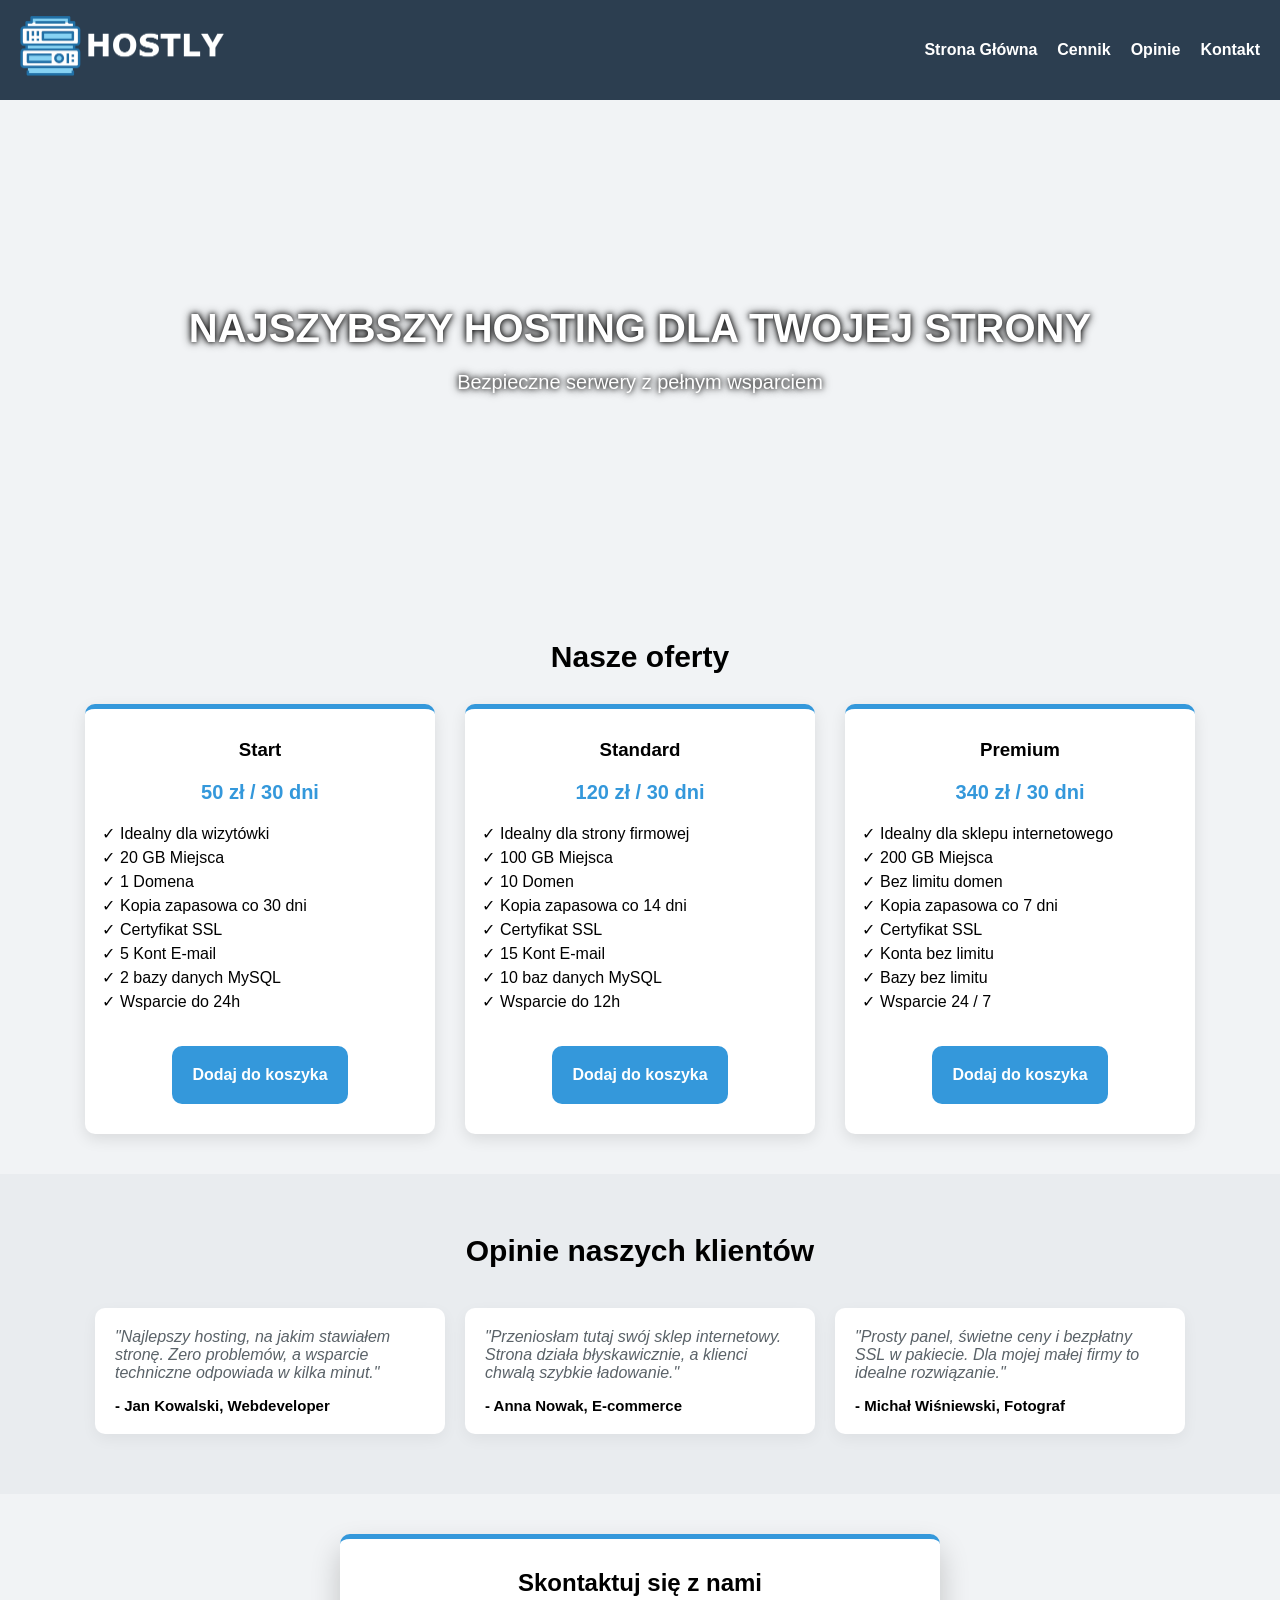
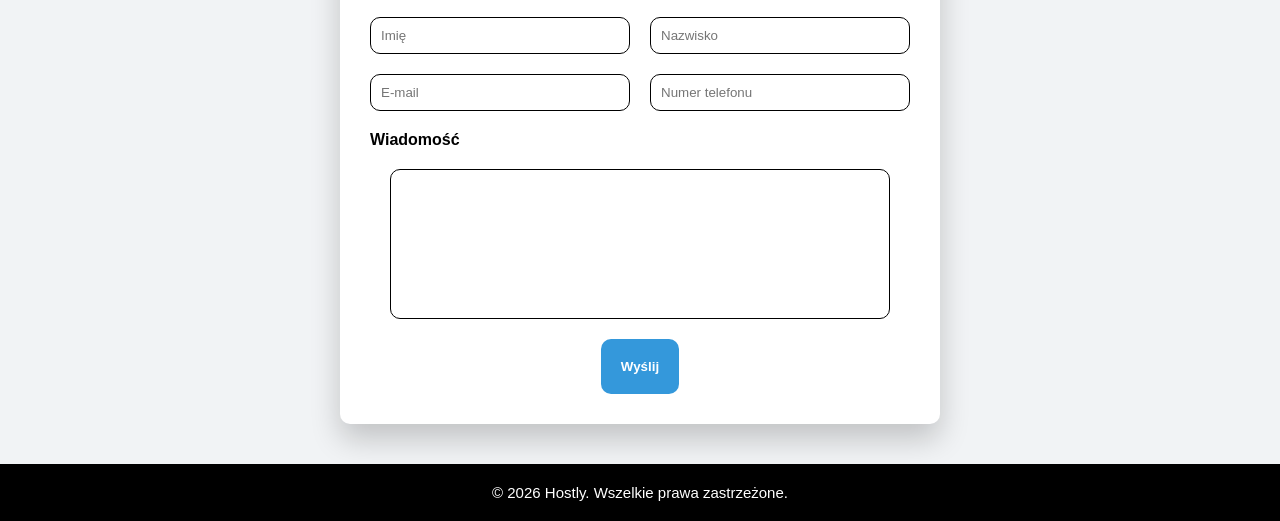
==== index.html @ 47a5e0e4 "Add files via upload" ====
<!doctype html>
<html lang="pl">
<head>
  <meta charset="UTF-8" />
  <meta name="viewport" content="width=device-width, initial-scale=1.0" />
  <title>Hostly - Twój Szybki Hosting</title>
  <link rel="stylesheet" href="style.css" />
</head>
<body>
  <header>
    <h1><a href="#start" class="logo"><img src="logo.png" alt="logo"></a></h1>
    <label for="menu-toggle" class="hamburger">
      <span></span>
      <span></span>
      <span></span>
    </label>
    <input type="checkbox" id="menu-toggle" />
    <nav>
      <a href="#start">Strona Główna</a>
      <a href="#cennik">Cennik</a>
      <a href="#opinie">Opinie</a>
      <a href="#kontakt">Kontakt</a>
    </nav>
  </header>

  <main>
    <section id="start" class="baner">
      <h1>Najszybszy hosting dla Twojej strony</h1>
      <p>Bezpieczne serwery z pełnym wsparciem</p>
    </section>

    <section id="cennik" class="oferty">
      <h2>Nasze oferty</h2>
      <div class="kontener-kart">
        <div class="karta">
          <h3>Start</h3>
          <div class="cena">50 zł / 30 dni</div>
          <ul>
            <li>Idealny dla wizytówki</li>
            <li>20 GB Miejsca</li>
            <li>1 Domena</li>
            <li>Kopia zapasowa co 30 dni</li>
            <li>Certyfikat SSL</li>
            <li>5 Kont E-mail</li>
            <li>2 bazy danych MySQL</li>
            <li>Wsparcie do 24h</li>
          </ul>
          <a href="#" class="przycisk">Dodaj do koszyka</a>
        </div>

        <div class="karta">
          <h3>Standard</h3>
          <div class="cena">120 zł / 30 dni</div>
          <ul>
            <li>Idealny dla strony firmowej</li>
            <li>100 GB Miejsca</li>
            <li>10 Domen</li>
            <li>Kopia zapasowa co 14 dni</li>
            <li>Certyfikat SSL</li>
            <li>15 Kont E-mail</li>
            <li>10 baz danych MySQL</li>
            <li>Wsparcie do 12h</li>
          </ul>
          <a href="#" class="przycisk">Dodaj do koszyka</a>
        </div>

        <div class="karta">
          <h3>Premium</h3>
          <div class="cena">340 zł / 30 dni</div>
          <ul>
            <li>Idealny dla sklepu internetowego</li>
            <li>200 GB Miejsca</li>
            <li>Bez limitu domen</li>
            <li>Kopia zapasowa co 7 dni</li>
            <li>Certyfikat SSL</li>
            <li>Konta bez limitu</li>
            <li>Bazy bez limitu</li>
            <li>Wsparcie 24 / 7</li>
          </ul>
          <a href="#" class="przycisk">Dodaj do koszyka</a>
        </div>
      </div>
    </section>

    <section id="opinie" class="opinie">
      <h2>Opinie naszych klientów</h2>
      <div class="kontener-opinii">
        <div class="recenzja">
          <p class="tekst-opinii">"Najlepszy hosting, na jakim stawiałem stronę. Zero problemów, a wsparcie techniczne odpowiada w kilka minut."</p>
          <span class="autor">- Jan Kowalski, Webdeveloper</span>
        </div>
        <div class="recenzja">
          <p class="tekst-opinii">"Przeniosłam tutaj swój sklep internetowy. Strona działa błyskawicznie, a klienci chwalą szybkie ładowanie."</p>
          <span class="autor">- Anna Nowak, E-commerce</span>
        </div>
        <div class="recenzja">
          <p class="tekst-opinii">"Prosty panel, świetne ceny i bezpłatny SSL w pakiecie. Dla mojej małej firmy to idealne rozwiązanie."</p>
          <span class="autor">- Michał Wiśniewski, Fotograf</span>
        </div>
      </div>
    </section>

    <section id="kontakt" class="kontener">
      <form action="#" method="post" class="formularz">
        <h2>Skontaktuj się z nami</h2>
        <div class="pola">
          <input type="text" id="imie" name="imie" placeholder="Imię" class="pole" required />
          <input type="text" id="nazwisko" name="nazwisko" placeholder="Nazwisko" class="pole" required />
        </div>
        <div class="pola">
          <input type="email" name="email" id="email" placeholder="E-mail" class="pole" required />
          <input type="tel" name="telefon" id="telefon" placeholder="Numer telefonu" class="pole" required />
        </div>
        <label for="wiadomosc">Wiadomość</label>
        <textarea id="wiadomosc" name="wiadomosc" class="pole" required></textarea>
        <button type="submit" class="przycisk">Wyślij</button>
      </form>
    </section>
  </main>

  <footer>
    <p>&copy; 2026 Hostly. Wszelkie prawa zastrzeżone.</p>
  </footer>
</body>
</html>
---- style.css ----
html {
  scroll-behavior: smooth;
}

* {
  margin: 0;
  padding: 0;
  box-sizing: border-box;
}

body {
  font-family: Arial, sans-serif;
  width: 100vw;
  min-height: 100vh;
  flex-direction: column;
  display: flex;
  background-color: #f1f3f5;
}

main {
  flex: 1;
}

/* --- HEADER & NAV --- */
header {
  display: flex;
  justify-content: space-between;
  align-items: center;
  padding: 20px;
  background-color: #2c3e50;
  color: #fff;
  position: sticky;
  top: 0;
  z-index: 100;
  height: 100px;
}

.logo {
  text-transform: uppercase;
  letter-spacing: 10px;
  text-decoration: none;
  color: #fff;
}

.logo img {
  width: 204px;
  height: 60px;
}

header nav {
  display: flex;
  gap: 20px;
  align-items: center;
}

header nav a {
  color: #fff;
  text-decoration: none;
  font-weight: bold;
}

header nav a:hover {
  text-decoration: underline;
}

/* --- PRZYCISKI --- */
.przycisk {
  background-color: #3498db;
  padding: 20px;
  border-style: none;
  color: #fff;
  cursor: pointer;
  text-decoration: none;
  border-radius: 10px;
  font-weight: bold;
  transition: 0.3s;
  text-align: center;
}

.przycisk:hover {
  background-color: #2980b9;
  text-decoration: none;
}

/* --- BANER --- */
.baner {
  display: flex;
  flex-direction: column;
  justify-content: center;
  align-items: center;
  min-height: 500px;
  text-align: center;
  background-image: url("https://www.sectorlink.com/img/blog/Server-racks-in-server-room-da.jpg");
  background-size: cover;
  background-position: center;
  color: #fff;
}

.baner h1 {
  font-size: 40px;
  font-weight: bold;
  margin-bottom: 20px;
  text-transform: uppercase;
  text-shadow:
    0 0 10px rgba(0, 0, 0, 0.9),
    0 0 5px rgba(0, 0, 0, 0.9);
}

.baner p {
  font-size: 20px;
  text-shadow:
    0 0 10px rgba(0, 0, 0, 0.9),
    0 0 5px rgba(0, 0, 0, 0.9);
}

/* --- CENNIK (KARTY) --- */
.oferty {
  display: flex;
  flex-direction: column;
  align-items: center;
  padding: 40px 20px;
}

.oferty h2 {
  margin-bottom: 30px;
  font-size: 30px;
  color: #000;
}

.kontener-kart {
  display: flex;
  justify-content: center;
  gap: 30px;
  flex-wrap: wrap;
}

.karta {
  display: flex;
  flex-direction: column;
  align-items: center;
  width: 350px;
  padding: 30px;
  background-color: #fff;
  color: #000;
  border-radius: 10px;
  box-shadow: 0 5px 15px rgba(0, 0, 0, 0.1);
  border-top: 5px solid #3498db;
  transition: 0.3s;
}

.karta:hover {
  transform: translateY(-15px);
  box-shadow: 0 15px 30px rgba(0, 0, 0, 0.2);
}

.cena {
  font-size: 20px;
  font-weight: bold;
  margin: 20px;
  color: #3498db;
}

.karta ul {
  list-style-type: "✓";
  margin-bottom: 30px;
  display: inline-block;
  text-align: left;
  width: 100%;
}

.karta ul li {
  padding-left: 5px;
  padding-bottom: 5px;
}

/* --- OPINIE --- */
.opinie {
  display: flex;
  flex-direction: column;
  align-items: center;
  padding: 60px 20px;
  background-color: #e9ecef;
}

.opinie h2 {
  margin-bottom: 40px;
  font-size: 30px;
  color: #000;
  text-align: center;
}

.kontener-opinii {
  display: flex;
  justify-content: center;
  gap: 20px;
  flex-wrap: wrap;
  max-width: 1200px;
}

.recenzja {
  background-color: #fff;
  padding: 20px;
  border-radius: 10px;
  width: 350px;
  box-shadow: 0 5px 15px rgba(0, 0, 0, 0.05);
  display: flex;
  flex-direction: column;
  justify-content: space-between;
}

.tekst-opinii {
  font-style: italic;
  color: #5a6268;
  margin-bottom: 15px;
}

.autor {
  font-weight: bold;
  color: #000;
  font-size: 15px;
}

/* --- KONTAKT / FORMULARZ --- */
.kontener {
  display: flex;
  flex-direction: column;
  justify-content: center;
  align-items: center;
  text-align: center;
  color: #fff;
  padding: 40px 20px;
}

.formularz {
  margin: 0 auto;
  max-width: 600px;
  width: 100%;
  padding: 30px;
  background-color: #fff;
  color: #000;
  border-radius: 10px;
  display: flex;
  justify-content: center;
  align-items: center;
  flex-direction: column;
  gap: 20px;
  box-shadow: 0 15px 30px rgba(0, 0, 0, 0.2);
  border-top: 5px solid #3498db;
}

.pole {
  border-radius: 10px;
  border: 1px #000 solid;
  padding: 10px;
  width: 100%;
}

.pola {
  display: flex;
  justify-content: center;
  align-items: center;
  flex-direction: row;
  gap: 20px;
  width: 100%;
}

label[for="wiadomosc"] {
  font-weight: bold;
  align-self: flex-start;
}

textarea {
  width: 100%;
  max-width: 500px;
  height: 150px;
  resize: none;
}

/* --- FOOTER --- */
footer {
  display: flex;
  justify-content: center;
  align-items: center;
  padding: 20px;
  background-color: #000;
  color: #fff;
  font-size: 15px;
}

/* --- RESPONSATYWNOŚĆ I HAMBURGER --- */
.hamburger,
#menu-toggle {
  display: none;
}

@media (max-width: 768px) {
  .hamburger {
    display: flex;
    flex-direction: column;
    gap: 5px;
    cursor: pointer;
    z-index: 110;
    padding-right: 10px;
  }

  .hamburger > span {
    background-color: #fff;
    width: 25px;
    height: 3px;
    display: block;
    transition: 0.3s;
    position: relative;
  }

  header nav {
    display: flex;
    flex-direction: column;
    justify-content: center;
    align-items: center;
    gap: 25px;
    position: fixed;
    top: 100px;
    left: -100vw;
    width: 100vw;
    height: 100vh;
    background-color: #2c3e50;
    padding: 40px;
    transition: left 0.3s ease-in-out;
    z-index: 105;
  }

  header nav a {
    font-size: 22px;
    width: 100%;
    text-align: center;
    padding: 10px 0;
  }

  .przycisk {
    width: 80%;
    text-align: center;
  }

  #menu-toggle:checked ~ nav {
    left: 0;
  }

  .recenzja {
    width: 100%;
    max-width: 350px;
  }

  /* Zapobiega wylewaniu się pól w formularzu kontaktowym na telefonach */
  .pola {
    flex-direction: column;
    gap: 10px;
  }
}
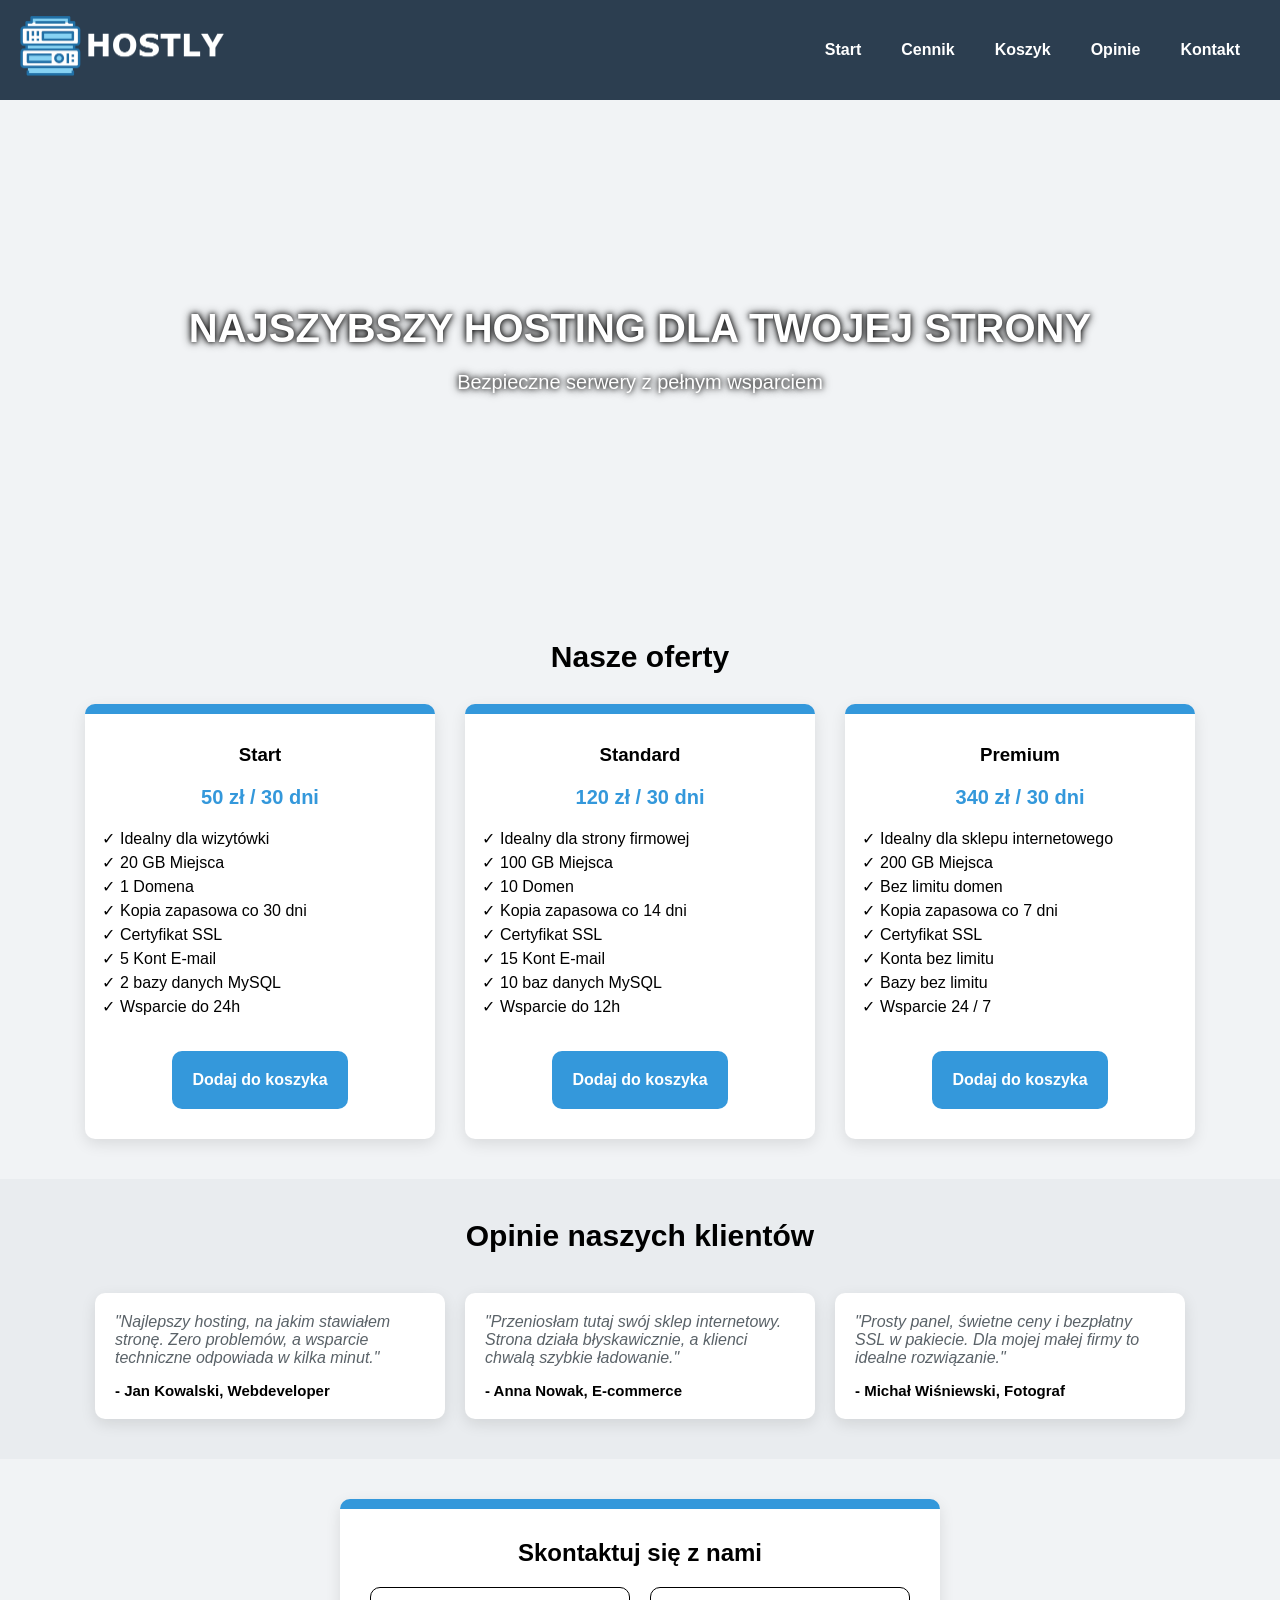
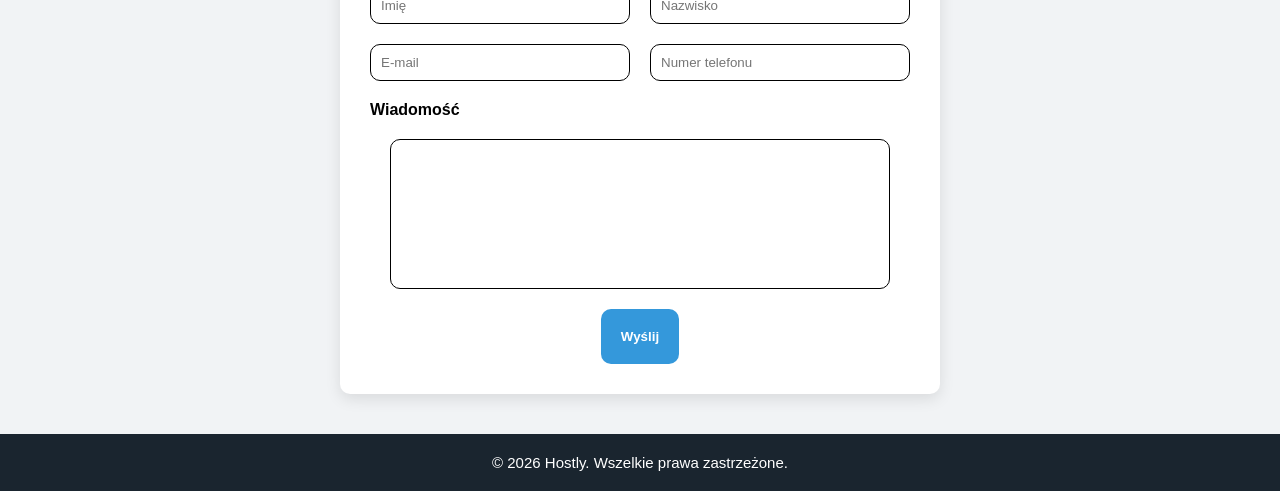
==== commit dad22014: "Add files via upload" ====
--- a/index.html
+++ b/index.html
@@ -8,7 +8,7 @@
 </head>
 <body>
   <header>
-    <h1><a href="#start" class="logo"><img src="logo.png" alt="logo"></a></h1>
+    <h1><a href="index.html"><img src="logo.png" alt="logo" class="logo"></a></h1>
     <label for="menu-toggle" class="hamburger">
       <span></span>
       <span></span>
@@ -16,15 +16,16 @@
     </label>
     <input type="checkbox" id="menu-toggle" />
     <nav>
-      <a href="#start">Strona Główna</a>
-      <a href="#cennik">Cennik</a>
-      <a href="#opinie">Opinie</a>
-      <a href="#kontakt">Kontakt</a>
+      <a href="#start" onclick="document.getElementById('menu-toggle').checked = false">Start</a>
+      <a href="#cennik" onclick="document.getElementById('menu-toggle').checked = false">Cennik</a>
+      <a href="#" onclick="document.getElementById('menu-toggle').checked = false">Koszyk</a>
+      <a href="#opinie" onclick="document.getElementById('menu-toggle').checked = false">Opinie</a>
+      <a href="#kontakt" onclick="document.getElementById('menu-toggle').checked = false">Kontakt</a>
     </nav>
   </header>
 
   <main>
-    <section id="start" class="baner">
+    <section id="start" class="hero">
       <h1>Najszybszy hosting dla Twojej strony</h1>
       <p>Bezpieczne serwery z pełnym wsparciem</p>
     </section>
@@ -121,5 +122,6 @@
   <footer>
     <p>&copy; 2026 Hostly. Wszelkie prawa zastrzeżone.</p>
   </footer>
+
 </body>
 </html>
--- a/style.css
+++ b/style.css
@@ -1,5 +1,6 @@
 html {
   scroll-behavior: smooth;
+  scroll-padding-top: 100px;
 }
 
 * {
@@ -17,12 +18,8 @@
   background-color: #f1f3f5;
 }
 
-main {
-  flex: 1;
-}
-
-/* --- HEADER & NAV --- */
 header {
+  height: 100px;
   display: flex;
   justify-content: space-between;
   align-items: center;
@@ -32,24 +29,15 @@
   position: sticky;
   top: 0;
   z-index: 100;
-  height: 100px;
 }
 
 .logo {
-  text-transform: uppercase;
-  letter-spacing: 10px;
-  text-decoration: none;
-  color: #fff;
-}
-
-.logo img {
   width: 204px;
   height: 60px;
 }
 
 header nav {
   display: flex;
-  gap: 20px;
   align-items: center;
 }
 
@@ -57,13 +45,13 @@
   color: #fff;
   text-decoration: none;
   font-weight: bold;
+  padding: 20px 20px;
 }
 
 header nav a:hover {
   text-decoration: underline;
 }
 
-/* --- PRZYCISKI --- */
 .przycisk {
   background-color: #3498db;
   padding: 20px;
@@ -82,8 +70,7 @@
   text-decoration: none;
 }
 
-/* --- BANER --- */
-.baner {
+.hero {
   display: flex;
   flex-direction: column;
   justify-content: center;
@@ -96,7 +83,7 @@
   color: #fff;
 }
 
-.baner h1 {
+.hero h1 {
   font-size: 40px;
   font-weight: bold;
   margin-bottom: 20px;
@@ -106,14 +93,13 @@
     0 0 5px rgba(0, 0, 0, 0.9);
 }
 
-.baner p {
+.hero p {
   font-size: 20px;
   text-shadow:
     0 0 10px rgba(0, 0, 0, 0.9),
     0 0 5px rgba(0, 0, 0, 0.9);
 }
 
-/* --- CENNIK (KARTY) --- */
 .oferty {
   display: flex;
   flex-direction: column;
@@ -144,7 +130,7 @@
   color: #000;
   border-radius: 10px;
   box-shadow: 0 5px 15px rgba(0, 0, 0, 0.1);
-  border-top: 5px solid #3498db;
+  border-top: 10px solid #3498db;
   transition: 0.3s;
 }
 
@@ -178,7 +164,7 @@
   display: flex;
   flex-direction: column;
   align-items: center;
-  padding: 60px 20px;
+  padding: 40px 20px;
   background-color: #e9ecef;
 }
 
@@ -202,7 +188,7 @@
   padding: 20px;
   border-radius: 10px;
   width: 350px;
-  box-shadow: 0 5px 15px rgba(0, 0, 0, 0.05);
+  box-shadow: 0 5px 15px rgba(0, 0, 0, 0.1);
   display: flex;
   flex-direction: column;
   justify-content: space-between;
@@ -244,8 +230,8 @@
   align-items: center;
   flex-direction: column;
   gap: 20px;
-  box-shadow: 0 15px 30px rgba(0, 0, 0, 0.2);
-  border-top: 5px solid #3498db;
+  box-shadow: 0 5px 15px rgba(0, 0, 0, 0.1);
+  border-top: 10px solid #3498db;
 }
 
 .pole {
@@ -276,20 +262,17 @@
   resize: none;
 }
 
-/* --- FOOTER --- */
 footer {
   display: flex;
   justify-content: center;
   align-items: center;
   padding: 20px;
-  background-color: #000;
+  background-color: #1a252f;
   color: #fff;
   font-size: 15px;
 }
 
-/* --- RESPONSATYWNOŚĆ I HAMBURGER --- */
-.hamburger,
-#menu-toggle {
+.hamburger, #menu-toggle {
   display: none;
 }
 
@@ -323,17 +306,17 @@
     left: -100vw;
     width: 100vw;
     height: 100vh;
-    background-color: #2c3e50;
+    background-color: #1a252f;
     padding: 40px;
     transition: left 0.3s ease-in-out;
     z-index: 105;
   }
 
   header nav a {
-    font-size: 22px;
+    font-size: 30px;
     width: 100%;
     text-align: center;
-    padding: 10px 0;
+    padding: 20px 20px;
   }
 
   .przycisk {
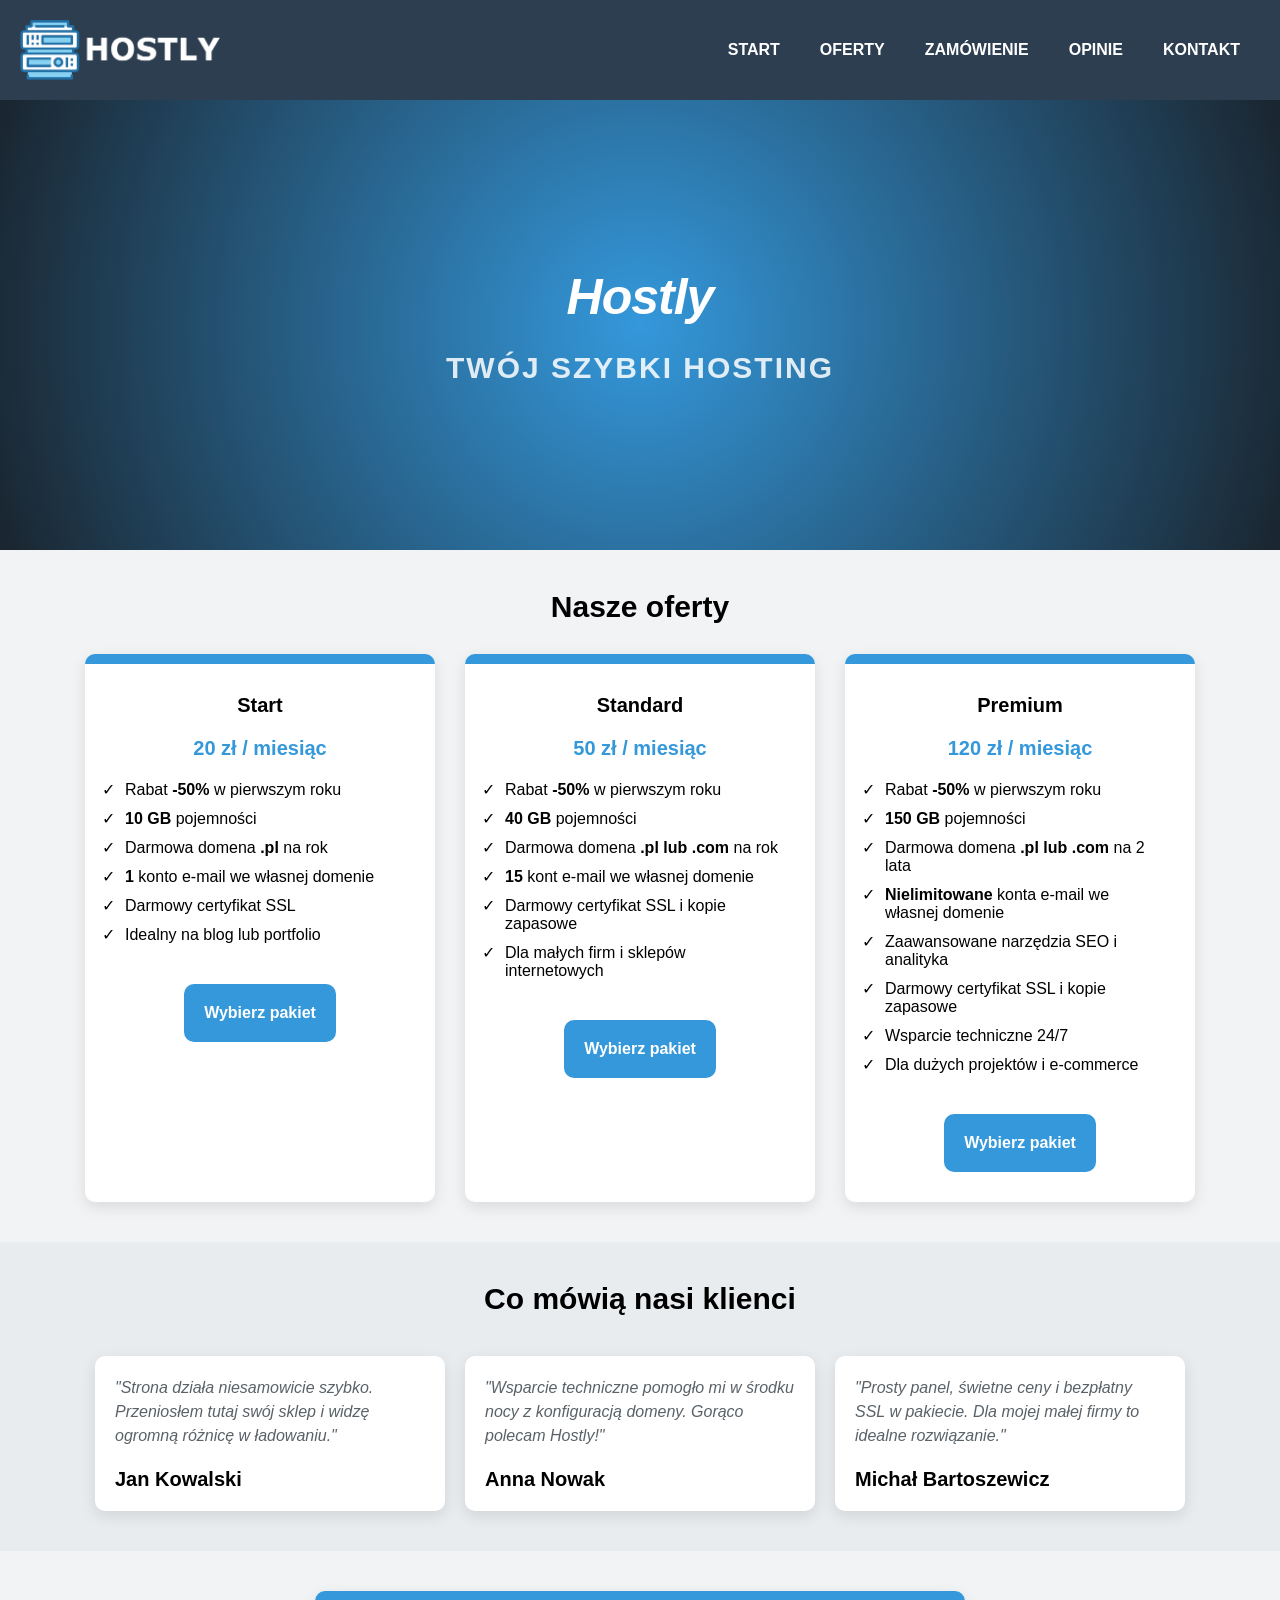
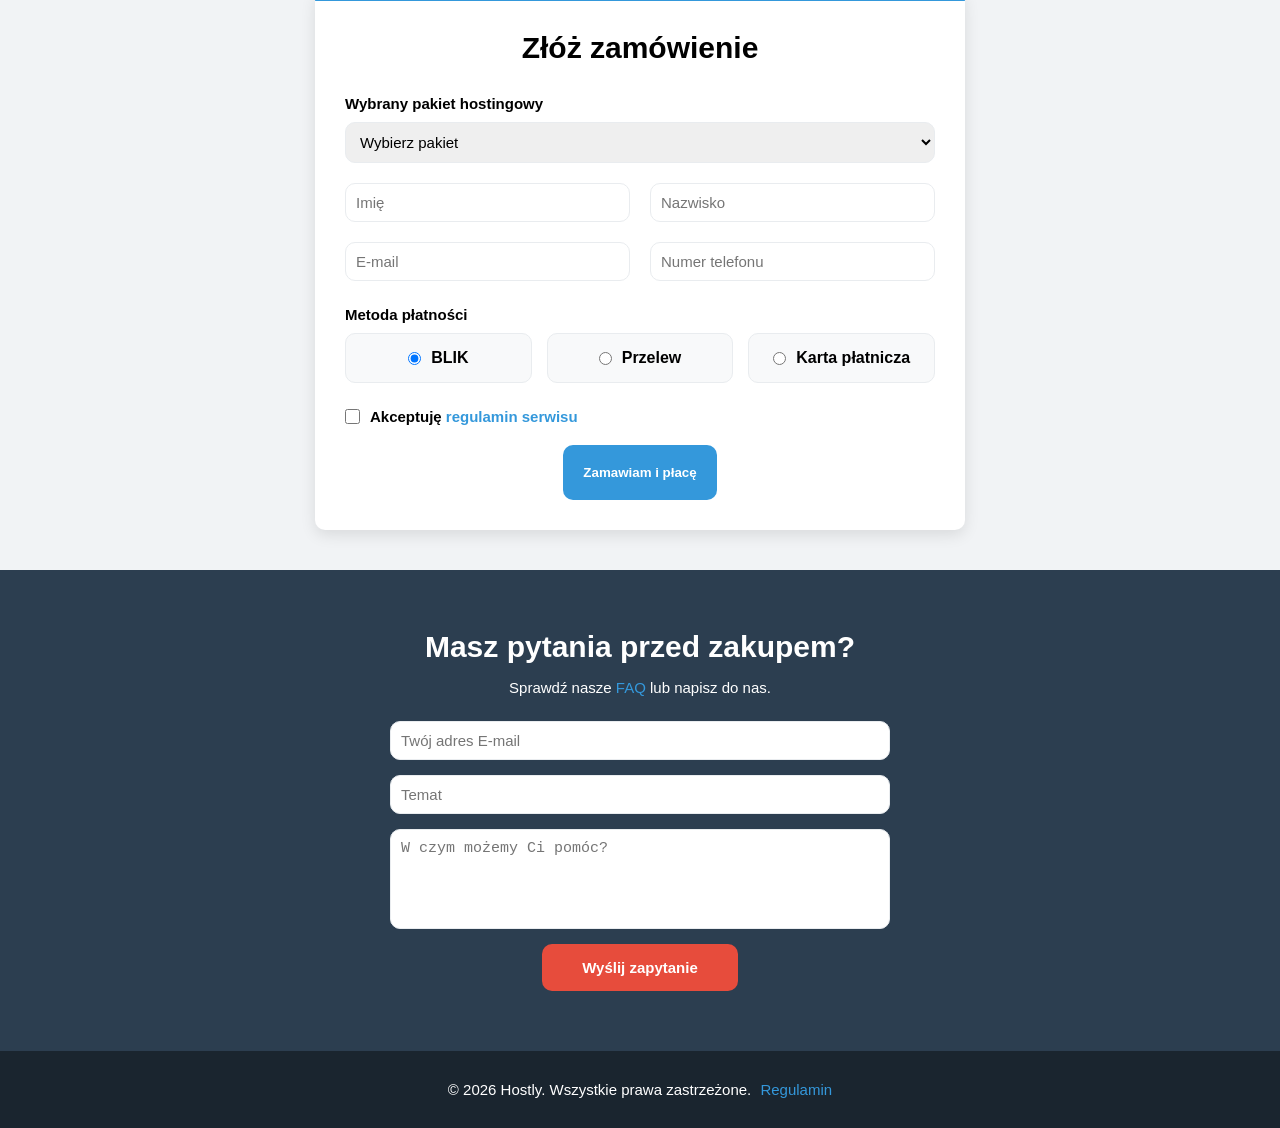
==== commit 3432f948: "Add files via upload" ====
--- a/index.html
+++ b/index.html
@@ -1,127 +1,216 @@
-<!doctype html>
+<!DOCTYPE html>
 <html lang="pl">
-<head>
-  <meta charset="UTF-8" />
-  <meta name="viewport" content="width=device-width, initial-scale=1.0" />
-  <title>Hostly - Twój Szybki Hosting</title>
-  <link rel="stylesheet" href="style.css" />
-</head>
-<body>
-  <header>
-    <h1><a href="index.html"><img src="logo.png" alt="logo" class="logo"></a></h1>
-    <label for="menu-toggle" class="hamburger">
-      <span></span>
-      <span></span>
-      <span></span>
-    </label>
-    <input type="checkbox" id="menu-toggle" />
-    <nav>
-      <a href="#start" onclick="document.getElementById('menu-toggle').checked = false">Start</a>
-      <a href="#cennik" onclick="document.getElementById('menu-toggle').checked = false">Cennik</a>
-      <a href="#" onclick="document.getElementById('menu-toggle').checked = false">Koszyk</a>
-      <a href="#opinie" onclick="document.getElementById('menu-toggle').checked = false">Opinie</a>
-      <a href="#kontakt" onclick="document.getElementById('menu-toggle').checked = false">Kontakt</a>
-    </nav>
-  </header>
-
-  <main>
-    <section id="start" class="hero">
-      <h1>Najszybszy hosting dla Twojej strony</h1>
-      <p>Bezpieczne serwery z pełnym wsparciem</p>
-    </section>
-
-    <section id="cennik" class="oferty">
-      <h2>Nasze oferty</h2>
-      <div class="kontener-kart">
-        <div class="karta">
-          <h3>Start</h3>
-          <div class="cena">50 zł / 30 dni</div>
-          <ul>
-            <li>Idealny dla wizytówki</li>
-            <li>20 GB Miejsca</li>
-            <li>1 Domena</li>
-            <li>Kopia zapasowa co 30 dni</li>
-            <li>Certyfikat SSL</li>
-            <li>5 Kont E-mail</li>
-            <li>2 bazy danych MySQL</li>
-            <li>Wsparcie do 24h</li>
-          </ul>
-          <a href="#" class="przycisk">Dodaj do koszyka</a>
+  <head>
+    <meta charset="UTF-8" />
+    <meta name="viewport" content="width=device-width, initial-scale=1.0" />
+    <title>Hostly - Twój Szybki Hosting</title>
+    <link rel="stylesheet" href="style.css" />
+  </head>
+  <body>
+
+    <header>
+
+      <h1>
+        <a href="index.html"><img src="logo.png" alt="logo" class="logo" /></a>
+      </h1>
+
+      <nav class="menu">
+        <ul>
+          <li><a href="#start">Start</a></li>
+          <li><a href="#oferty">Oferty</a></li>
+          <li><a href="#zamowienie">Zamówienie</a></li>
+          <li><a href="#opinie">Opinie</a></li>
+          <li><a href="#kontakt">Kontakt</a></li>
+        </ul>
+      </nav>
+      
+    </header>
+
+    <main>
+
+      <section id="start" class="hero">
+        <h1>
+          <span class="nazwa-firmy">Hostly</span>
+          <span class="slogan">Twój szybki hosting</span>
+        </h1>
+      </section>
+
+      <section id="oferty" class="oferty">
+
+        <h2>Nasze oferty</h2>
+
+        <div class="kontener-kart">
+
+          <div class="karta">
+            <h3>Start</h3>
+            <div class="cena">20 zł / miesiąc</div>
+            <ul>
+              <li>Rabat <strong>-50%</strong> w pierwszym roku</li>
+              <li><strong>10 GB</strong> pojemności</li>
+              <li>Darmowa domena <strong>.pl</strong> na rok</li>
+              <li><strong>1</strong> konto e-mail we własnej domenie</li>
+              <li>Darmowy certyfikat SSL</li>
+              <li>Idealny na blog lub portfolio</li>
+            </ul>
+            <a href="#zamowienie" class="przycisk" onclick="wybierzPakiet('start')">Wybierz pakiet</a>
+          </div>
+
+          <div class="karta">
+            <h3>Standard</h3>
+            <div class="cena">50 zł / miesiąc</div>
+            <ul>
+              <li>Rabat <strong>-50%</strong> w pierwszym roku</li>
+              <li><strong>40 GB</strong> pojemności</li>
+              <li>Darmowa domena <strong>.pl lub .com</strong> na rok</li>
+              <li><strong>15</strong> kont e-mail we własnej domenie</li>
+              <li>Darmowy certyfikat SSL i kopie zapasowe</li>
+              <li>Dla małych firm i sklepów internetowych</li>
+            </ul>
+            <a href="#zamowienie" class="przycisk" onclick="wybierzPakiet('standard')">Wybierz pakiet</a>
+          </div>
+
+          <div class="karta">
+            <h3>Premium</h3>
+            <div class="cena">120 zł / miesiąc</div>
+            <ul>
+              <li>Rabat <strong>-50%</strong> w pierwszym roku</li>
+              <li><strong>150 GB</strong> pojemności</li>
+              <li>Darmowa domena <strong>.pl lub .com</strong> na 2 lata</li>
+              <li><strong>Nielimitowane</strong> konta e-mail we własnej domenie</li>
+              <li>Zaawansowane narzędzia SEO i analityka</li>
+              <li>Darmowy certyfikat SSL i kopie zapasowe</li>
+              <li>Wsparcie techniczne 24/7</li>
+              <li>Dla dużych projektów i e-commerce</li>
+            </ul>
+            <a href="#zamowienie" class="przycisk" onclick="wybierzPakiet('premium')">Wybierz pakiet</a>
+          </div>
+
         </div>
 
-        <div class="karta">
-          <h3>Standard</h3>
-          <div class="cena">120 zł / 30 dni</div>
-          <ul>
-            <li>Idealny dla strony firmowej</li>
-            <li>100 GB Miejsca</li>
-            <li>10 Domen</li>
-            <li>Kopia zapasowa co 14 dni</li>
-            <li>Certyfikat SSL</li>
-            <li>15 Kont E-mail</li>
-            <li>10 baz danych MySQL</li>
-            <li>Wsparcie do 12h</li>
-          </ul>
-          <a href="#" class="przycisk">Dodaj do koszyka</a>
+      </section>
+
+      <section id="opinie" class="opinie">
+
+        <h2>Co mówią nasi klienci</h2>
+
+        <div class="kontener-opinii">
+          <div class="recenzja">
+            <p class="tekst-opinii">"Strona działa niesamowicie szybko. Przeniosłem tutaj swój sklep i widzę ogromną różnicę w ładowaniu."</p>
+            <span class="autor">Jan Kowalski</span>
+          </div>
+
+          <div class="recenzja">
+            <p class="tekst-opinii">"Wsparcie techniczne pomogło mi w środku nocy z konfiguracją domeny. Gorąco polecam Hostly!"</p>
+            <span class="autor">Anna Nowak</span>
+          </div>
+
+          <div class="recenzja">
+            <p class="tekst-opinii">"Prosty panel, świetne ceny i bezpłatny SSL w pakiecie. Dla mojej małej firmy to idealne rozwiązanie."</p>
+            <span class="autor">Michał Bartoszewicz</span>
         </div>
 
-        <div class="karta">
-          <h3>Premium</h3>
-          <div class="cena">340 zł / 30 dni</div>
-          <ul>
-            <li>Idealny dla sklepu internetowego</li>
-            <li>200 GB Miejsca</li>
-            <li>Bez limitu domen</li>
-            <li>Kopia zapasowa co 7 dni</li>
-            <li>Certyfikat SSL</li>
-            <li>Konta bez limitu</li>
-            <li>Bazy bez limitu</li>
-            <li>Wsparcie 24 / 7</li>
-          </ul>
-          <a href="#" class="przycisk">Dodaj do koszyka</a>
+      </section>
+
+      <section id="zamowienie" class="kontener-zamowienia">
+        
+        <form action="#" method="post" class="formularz">
+
+          <h2>Złóż zamówienie</h2>
+
+          <div class="grupa-pola">
+            <label for="pakiet">Wybrany pakiet hostingowy</label>
+            <select id="pakiet" name="pakiet" class="pole" required>
+              <option value="" disabled selected>Wybierz pakiet</option>
+              <option value="start">Start - 20 zł / miesiąc</option>
+              <option value="standard">Standard - 50 zł / miesiąc</option>
+              <option value="premium">Premium - 120 zł / miesiąc</option>
+            </select>
+          </div>
+
+          <div class="pola">
+            <input type="text" id="imie" name="imie" placeholder="Imię" class="pole" required />
+            <input type="text" id="nazwisko" name="nazwisko" placeholder="Nazwisko" class="pole" required />
+          </div>
+
+          <div class="pola">
+            <input type="email" name="email" id="email" placeholder="E-mail" class="pole" required />
+            <input type="tel" name="telefon" id="telefon" placeholder="Numer telefonu" class="pole" required />
+          </div>
+
+          <div class="metody-platnosci">
+
+            <span class="etykieta-sekcji">Metoda płatności</span>
+
+            <div class="opcje-platnosci">
+
+              <label class="kafelek-radio">
+                <input type="radio" name="platnosc" value="blik" checked required />
+                <span>BLIK</span>
+              </label>
+
+              <label class="kafelek-radio">
+                <input type="radio" name="platnosc" value="przelew" required />
+                <span>Przelew</span>
+              </label>
+
+              <label class="kafelek-radio">
+                <input type="radio" name="platnosc" value="karta" required />
+                <span>Karta płatnicza</span>
+              </label>
+
+            </div>
+
+          </div>
+
+          <div class="pola-regulamin">
+            <input type="checkbox" name="regulamin" id="regulamin" required />
+            <label for="regulamin">Akceptuję <a href="regulamin.html">regulamin serwisu</a></label>
+          </div>
+
+          <button type="submit" class="przycisk">Zamawiam i płacę</button>
+
+        </form>
+
+      </section>
+
+      <section id="kontakt" class="sekcja-kontakt">
+
+        <div class="kontener-kontakt">
+          
+          <h2>Masz pytania przed zakupem?</h2>
+          <p>Sprawdź nasze <a href="faq.html">FAQ </a>lub napisz do nas.</p>
+          
+          <form action="index.html" method="post" class="formularz-kontakt">
+
+            <input type="email" name="kontakt-email" placeholder="Twój adres E-mail" class="pole" required />
+            <input type="text" name="kontakt-temat" placeholder="Temat" class="pole" required />
+            <textarea name="kontakt-wiadomosc" placeholder="W czym możemy Ci pomóc?" class="pole" required></textarea>
+            <button type="submit" class="przycisk przycisk-kontakt">Wyślij zapytanie</button>
+            
+          </form>
         </div>
-      </div>
-    </section>
-
-    <section id="opinie" class="opinie">
-      <h2>Opinie naszych klientów</h2>
-      <div class="kontener-opinii">
-        <div class="recenzja">
-          <p class="tekst-opinii">"Najlepszy hosting, na jakim stawiałem stronę. Zero problemów, a wsparcie techniczne odpowiada w kilka minut."</p>
-          <span class="autor">- Jan Kowalski, Webdeveloper</span>
-        </div>
-        <div class="recenzja">
-          <p class="tekst-opinii">"Przeniosłam tutaj swój sklep internetowy. Strona działa błyskawicznie, a klienci chwalą szybkie ładowanie."</p>
-          <span class="autor">- Anna Nowak, E-commerce</span>
-        </div>
-        <div class="recenzja">
-          <p class="tekst-opinii">"Prosty panel, świetne ceny i bezpłatny SSL w pakiecie. Dla mojej małej firmy to idealne rozwiązanie."</p>
-          <span class="autor">- Michał Wiśniewski, Fotograf</span>
-        </div>
-      </div>
-    </section>
-
-    <section id="kontakt" class="kontener">
-      <form action="#" method="post" class="formularz">
-        <h2>Skontaktuj się z nami</h2>
-        <div class="pola">
-          <input type="text" id="imie" name="imie" placeholder="Imię" class="pole" required />
-          <input type="text" id="nazwisko" name="nazwisko" placeholder="Nazwisko" class="pole" required />
-        </div>
-        <div class="pola">
-          <input type="email" name="email" id="email" placeholder="E-mail" class="pole" required />
-          <input type="tel" name="telefon" id="telefon" placeholder="Numer telefonu" class="pole" required />
-        </div>
-        <label for="wiadomosc">Wiadomość</label>
-        <textarea id="wiadomosc" name="wiadomosc" class="pole" required></textarea>
-        <button type="submit" class="przycisk">Wyślij</button>
-      </form>
-    </section>
-  </main>
-
-  <footer>
-    <p>&copy; 2026 Hostly. Wszelkie prawa zastrzeżone.</p>
-  </footer>
-
-</body>
+
+      </section>
+
+    </main>
+
+    <footer>
+      
+      <p>&copy; 2026 Hostly. Wszystkie prawa zastrzeżone. <a href="regulamin.html">Regulamin</a></p>
+
+    </footer>
+
+    <script>
+
+      function wybierzPakiet(pakiet) {
+        let wybranyPakiet = document.getElementById('pakiet');
+
+        if(wybranyPakiet) {
+          wybranyPakiet.value = pakiet;
+        }
+      }
+
+    </script>
+
+  </body>
 </html>
--- a/style.css
+++ b/style.css
@@ -18,6 +18,12 @@
   background-color: #f1f3f5;
 }
 
+main {
+  flex: 1;
+}
+
+/* nagłówek i menu */
+
 header {
   height: 100px;
   display: flex;
@@ -32,25 +38,38 @@
 }
 
 .logo {
-  width: 204px;
+  width: 200px;
   height: 60px;
-}
-
-header nav {
-  display: flex;
-  align-items: center;
-}
-
-header nav a {
+  display: block;
+}
+
+header .menu {
+  display: flex;
+  align-items: center;
+}
+
+header .menu ul {
+  display: flex;
+  align-items: center;
+  list-style: none;
+  margin: 0;
+  padding: 0;
+}
+
+header .menu ul li a {
   color: #fff;
   text-decoration: none;
   font-weight: bold;
   padding: 20px 20px;
-}
-
-header nav a:hover {
+  text-transform: uppercase;
+  display: inline-block;
+}
+
+header .menu ul li a:hover {
   text-decoration: underline;
 }
+
+/* przycisk */
 
 .przycisk {
   background-color: #3498db;
@@ -70,35 +89,44 @@
   text-decoration: none;
 }
 
+/* hero */
+
 .hero {
   display: flex;
   flex-direction: column;
   justify-content: center;
   align-items: center;
-  min-height: 500px;
+  min-height: 450px;
   text-align: center;
-  background-image: url("https://www.sectorlink.com/img/blog/Server-racks-in-server-room-da.jpg");
-  background-size: cover;
-  background-position: center;
+  padding: 40px 20px;
+  background: #3498db;
+  background: radial-gradient(circle, #3498db 0%, #1a252f 100%);
   color: #fff;
 }
 
 .hero h1 {
-  font-size: 40px;
-  font-weight: bold;
-  margin-bottom: 20px;
+  line-height: 1.5;
+}
+
+.hero h1 .nazwa-firmy {
+  font-size: 50px;
+  font-weight: bold;
+  font-style: italic;
+  color: #fff;
+  letter-spacing: -1px;
+  display: block;
+  margin-bottom: 10px;
+}
+
+.hero h1 .slogan {
+  font-size: 30px;
+  color: rgba(255, 255, 255, 0.85);
   text-transform: uppercase;
-  text-shadow:
-    0 0 10px rgba(0, 0, 0, 0.9),
-    0 0 5px rgba(0, 0, 0, 0.9);
-}
-
-.hero p {
-  font-size: 20px;
-  text-shadow:
-    0 0 10px rgba(0, 0, 0, 0.9),
-    0 0 5px rgba(0, 0, 0, 0.9);
-}
+  letter-spacing: 2px;
+  display: block;
+}
+
+/* pferty */
 
 .oferty {
   display: flex;
@@ -139,6 +167,10 @@
   box-shadow: 0 15px 30px rgba(0, 0, 0, 0.2);
 }
 
+.karta h3 {
+  font-size: 20px;
+}
+
 .cena {
   font-size: 20px;
   font-weight: bold;
@@ -155,11 +187,12 @@
 }
 
 .karta ul li {
-  padding-left: 5px;
-  padding-bottom: 5px;
-}
-
-/* --- OPINIE --- */
+  padding-left: 10px;
+  padding-bottom: 10px;
+}
+
+/* opinie */
+
 .opinie {
   display: flex;
   flex-direction: column;
@@ -180,7 +213,6 @@
   justify-content: center;
   gap: 20px;
   flex-wrap: wrap;
-  max-width: 1200px;
 }
 
 .recenzja {
@@ -197,29 +229,30 @@
 .tekst-opinii {
   font-style: italic;
   color: #5a6268;
-  margin-bottom: 15px;
+  margin-bottom: 20px;
+  line-height: 1.5;
 }
 
 .autor {
   font-weight: bold;
   color: #000;
-  font-size: 15px;
-}
-
-/* --- KONTAKT / FORMULARZ --- */
-.kontener {
+  font-size: 20px;
+}
+
+/* zamowienia */
+
+.kontener-zamowienia {
   display: flex;
   flex-direction: column;
   justify-content: center;
   align-items: center;
   text-align: center;
-  color: #fff;
   padding: 40px 20px;
 }
 
 .formularz {
   margin: 0 auto;
-  max-width: 600px;
+  max-width: 650px;
   width: 100%;
   padding: 30px;
   background-color: #fff;
@@ -234,11 +267,36 @@
   border-top: 10px solid #3498db;
 }
 
+.formularz h2 {
+  font-size: 30px;
+  margin-bottom: 10px;
+}
+
+.grupa-pola {
+  width: 100%;
+  display: flex;
+  flex-direction: column;
+  align-items: flex-start;
+  gap: 10px;
+}
+
+.grupa-pola label,
+.etykieta-sekcji {
+  font-weight: bold;
+  font-size: 15px;
+}
+
 .pole {
   border-radius: 10px;
-  border: 1px #000 solid;
+  border: 1px #e9ecef solid;
   padding: 10px;
   width: 100%;
+  font-size: 15px;
+  outline: none;
+}
+
+.pole:focus {
+  border-color: #3498db;
 }
 
 .pola {
@@ -250,82 +308,245 @@
   width: 100%;
 }
 
-label[for="wiadomosc"] {
-  font-weight: bold;
-  align-self: flex-start;
-}
-
-textarea {
-  width: 100%;
+.metody-platnosci {
+  width: 100%;
+  display: flex;
+  flex-direction: column;
+  align-items: flex-start;
+  gap: 10px;
+  margin-top: 5px;
+}
+
+.opcje-platnosci {
+  display: flex;
+  gap: 15px;
+  width: 100%;
+}
+
+.kafelek-radio {
+  flex: 1;
+  display: flex;
+  align-items: center;
+  justify-content: center;
+  gap: 10px;
+  padding: 15px;
+  border: 1px solid #e9ecef;
+  border-radius: 10px;
+  cursor: pointer;
+  background-color: #f8f9fa;
+  font-weight: bold;
+  transition: all 0.2s ease-in-out;
+}
+
+.kafelek-radio:hover {
+  border-color: #3498db;
+  background-color: #f0f8ff;
+}
+
+.kafelek-radio input[type="radio"] {
+  cursor: pointer;
+}
+
+.pola-regulamin {
+  display: flex;
+  align-items: center;
+  justify-content: flex-start;
+  gap: 10px;
+  width: 100%;
+  margin-top: 5px;
+}
+
+.pola-regulamin label {
+  font-weight: bold;
+  cursor: pointer;
+  font-size: 15px;
+  text-align: left;
+}
+
+.pola-regulamin input[type="checkbox"] {
+  width: 15px;
+  height: 15px;
+  cursor: pointer;
+}
+
+.pola-regulamin a {
+  color: #3498db;
+  text-decoration: none;
+}
+
+.pola-regulamin a:hover {
+  text-decoration: underline;
+}
+
+/* kotakt */
+
+.sekcja-kontakt {
+  background-color: #2c3e50;
+  color: #fff;
+  padding: 60px 20px;
+  display: flex;
+  justify-content: center;
+}
+
+.kontener-kontakt {
   max-width: 500px;
-  height: 150px;
+  width: 100%;
+  text-align: center;
+  display: flex;
+  flex-direction: column;
+  gap: 15px;
+}
+
+.kontener-kontakt h2 {
+  font-size: 30px;
+}
+
+.kontener-kontakt p {
+  font-size: 15px;
+  margin-bottom: 10px;
+}
+
+.kontener-kontakt a {
+  color: #3498db;
+  text-decoration: none;
+}
+
+.formularz-kontakt {
+  display: flex;
+  flex-direction: column;
+  gap: 15px;
+}
+
+.formularz-kontakt textarea {
+  height: 100px;
   resize: none;
 }
 
+.przycisk-kontakt {
+  padding: 15px 40px;
+  font-size: 15px;
+  align-self: center;
+  background-color: #e74c3c;
+}
+
+.przycisk-kontakt:hover {
+  background-color: #c0392b;
+}
+
+/* stopka */
+
 footer {
   display: flex;
   justify-content: center;
   align-items: center;
-  padding: 20px;
+  padding: 30px;
   background-color: #1a252f;
   color: #fff;
   font-size: 15px;
 }
 
-.hamburger, #menu-toggle {
-  display: none;
-}
+footer a {
+  color: #3498db;
+  text-decoration: none;
+  margin-left: 5px;
+}
+
+footer a:hover {
+  text-decoration: underline;
+}
+
+/* FAQ i regulamin*/
+
+.sekcja-regulamin,
+.sekcja-pytania {
+  background-color: #f1f3f5;
+  color: #000;
+  padding: 60px 20px;
+  display: flex;
+  justify-content: center;
+}
+
+.kontener-regulamin,
+.kontener-pytania {
+  width: 100%;
+  max-width: 800px;
+  text-align: center;
+}
+
+.kontener-regulamin h2,
+.kontener-pytania h2 {
+  margin-bottom: 15px;
+}
+.kontener-regulamin h3,
+.kontener-pytania h3 {
+  margin-top: 25px;
+  margin-bottom: 10px;
+}
+.kontener-regulamin p,
+.kontener-pytania p {
+  margin-bottom: 15px;
+  line-height: 1.5;
+}
+
+.kontener-przycisk {
+  margin-top: 25px;
+  display: flex;
+  justify-content: center;
+  width: 100%;
+}
+
+/* Wersja mobilna */
 
 @media (max-width: 768px) {
-  .hamburger {
-    display: flex;
+  html {
+    scroll-padding-top: 150px;
+  }
+
+  header {
     flex-direction: column;
-    gap: 5px;
-    cursor: pointer;
-    z-index: 110;
-    padding-right: 10px;
-  }
-
-  .hamburger > span {
-    background-color: #fff;
-    width: 25px;
-    height: 3px;
-    display: block;
-    transition: 0.3s;
-    position: relative;
-  }
-
-  header nav {
-    display: flex;
-    flex-direction: column;
+    height: auto;
+    padding: 15px 10px;
+    gap: 15px;
+  }
+
+  header .menu {
+    width: 100%;
     justify-content: center;
-    align-items: center;
-    gap: 25px;
-    position: fixed;
-    top: 100px;
-    left: -100vw;
-    width: 100vw;
-    height: 100vh;
-    background-color: #1a252f;
-    padding: 40px;
-    transition: left 0.3s ease-in-out;
-    z-index: 105;
-  }
-
-  header nav a {
-    font-size: 30px;
+  }
+
+  header .menu ul {
+    flex-direction: row;
+    flex-wrap: wrap;
+    justify-content: center;
+    gap: 5px 10px;
+  }
+
+  header .menu ul li a {
+    font-size: 15px;
+    padding: 5px 10px;
+  }
+
+  .hero {
+    min-height: 350px;
+  }
+
+  .hero h1 .nazwa-firmy {
+    font-size: 35px;
+  }
+
+  .hero h1 .slogan {
+    font-size: 20px;
+    letter-spacing: 1px;
+  }
+
+  .przycisk {
     width: 100%;
-    text-align: center;
-    padding: 20px 20px;
-  }
-
-  .przycisk {
-    width: 80%;
-    text-align: center;
-  }
-
-  #menu-toggle:checked ~ nav {
-    left: 0;
+    max-width: 100%;
+  }
+
+  .karta {
+    width: 100%;
+    max-width: 350px;
   }
 
   .recenzja {
@@ -333,9 +554,23 @@
     max-width: 350px;
   }
 
-  /* Zapobiega wylewaniu się pól w formularzu kontaktowym na telefonach */
   .pola {
     flex-direction: column;
+    gap: 15px;
+  }
+
+  .opcje-platnosci {
+    flex-direction: column;
     gap: 10px;
   }
-}
+
+  .kafelek-radio {
+    width: 100%;
+    justify-content: flex-start;
+    padding: 10px 20px;
+  }
+
+  .przycisk-kontakt {
+    width: 100%;
+  }
+}
